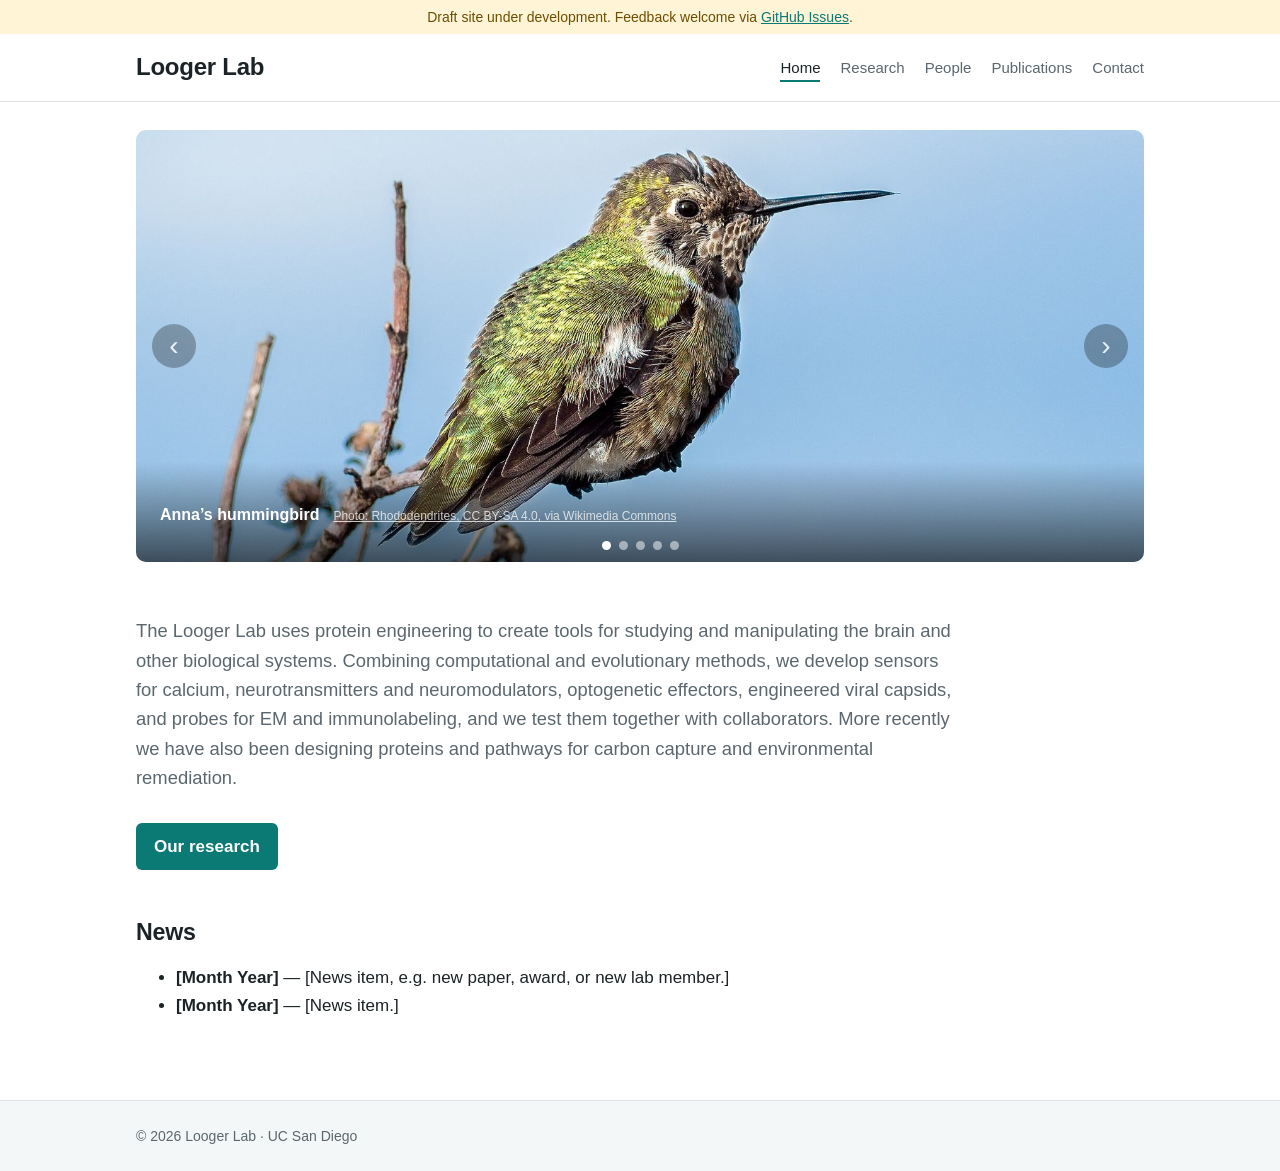
==== index.html @ 71f17ec8 "Contact: How to find us section with annotated floor plan - Cleaned first-floor plan (no department " ====
<!doctype html>
<html lang="en">
<head>
  <meta charset="utf-8">
  <meta name="viewport" content="width=device-width, initial-scale=1">
  <!-- Draft: keep search engines out until launch. Remove this line when the site goes live. -->
  <meta name="robots" content="noindex, nofollow">
  <title>Looger Lab</title>
  <meta name="description" content="The Looger Lab at UC San Diego.">
  <link rel="stylesheet" href="assets/css/style.css?v=be0a8bc3">
  <script src="assets/js/site.js?v=cc4ee8ab" defer></script>
</head>
<body>
  <!-- Header and footer are added by assets/js/site.js -->

  <!-- Rotating photos come from data/slides.json -->
  <div class="container slideshow-section"><div id="slideshow"></div></div>

  <main>
    <section class="intro">
      <div class="container">
        <h1 class="visually-hidden">Looger Lab</h1>
        <p class="lead">The Looger Lab uses protein engineering to create tools for studying and manipulating the brain and other biological systems. Combining computational and evolutionary methods, we develop sensors for calcium, neurotransmitters and neuromodulators, optogenetic effectors, engineered viral capsids, and probes for EM and immunolabeling, and we test them together with collaborators. More recently we have also been designing proteins and pathways for carbon capture and environmental remediation.</p>
        <a class="button" href="research.html">Our research</a>
      </div>
    </section>

    <div class="container">
      <h2>News</h2>
      <ul>
        <li><strong>[Month Year]</strong> — [News item, e.g. new paper, award, or new lab member.]</li>
        <li><strong>[Month Year]</strong> — [News item.]</li>
      </ul>
    </div>
  </main>
</body>
</html>
---- assets/css/style.css ----
/* Looger Lab website — shared styles */

:root {
  --bg: #ffffff;
  --bg-alt: #f4f7f8;
  --text: #1c2326;
  --muted: #5b676d;
  --accent: #0b7a75;
  --accent-soft: #e2f1f0;
  --border: #dde3e6;
  --max: 1040px;
  --radius: 10px;
  --font: -apple-system, BlinkMacSystemFont, "Segoe UI", Roboto, "Helvetica Neue", Arial, sans-serif;
}

@media (prefers-color-scheme: dark) {
  :root {
    --bg: #12171a;
    --bg-alt: #1a2124;
    --text: #e4eaec;
    --muted: #9aa7ad;
    --accent: #4fc3bb;
    --accent-soft: #1d3231;
    --border: #2b3539;
  }
}

* { box-sizing: border-box; }

html { -webkit-text-size-adjust: 100%; }

body {
  margin: 0;
  font-family: var(--font);
  font-size: 17px;
  line-height: 1.6;
  color: var(--text);
  background: var(--bg);
  min-height: 100vh;
  display: flex;
  flex-direction: column;
}
body > main { flex: 1; }

img { max-width: 100%; height: auto; display: block; }

a { color: var(--accent); }
a:hover { text-decoration-thickness: 2px; }

.container {
  max-width: var(--max);
  margin: 0 auto;
  padding: 0 16px;
}

/* Draft banner — remove before launch */
.draft-banner {
  background: #fff4d6;
  color: #6b4e00;
  text-align: center;
  font-size: 14px;
  padding: 6px 16px;
}
@media (prefers-color-scheme: dark) {
  .draft-banner { background: #3a3110; color: #f3dc94; }
}

/* Header & navigation */
.site-header {
  border-bottom: 1px solid var(--border);
  background: var(--bg);
  position: sticky;
  top: 0;
  z-index: 10;
}
.site-header .container {
  display: flex;
  align-items: center;
  justify-content: space-between;
  gap: 16px;
  flex-wrap: wrap;
  padding-top: 14px;
  padding-bottom: 14px;
}
.brand {
  font-weight: 700;
  font-size: 24px;
  color: var(--text);
  text-decoration: none;
  letter-spacing: -0.01em;
}

.site-nav ul {
  list-style: none;
  margin: 0;
  padding: 0;
  display: flex;
  flex-wrap: wrap;
  gap: 4px 20px;
}
.site-nav a {
  color: var(--muted);
  text-decoration: none;
  font-size: 15px;
  font-weight: 500;
  padding: 4px 0;
  border-bottom: 2px solid transparent;
}
.site-nav a:hover { color: var(--text); }
.site-nav a[aria-current="page"] {
  color: var(--text);
  border-bottom-color: var(--accent);
}

/* Main content */
main { padding: 48px 0 64px; }

h1, h2, h3 { line-height: 1.25; letter-spacing: -0.01em; }
h1 { font-size: 2.1rem; margin: 0 0 16px; }
h2 { font-size: 1.45rem; margin: 40px 0 12px; }
h3 { font-size: 1.1rem; margin: 0 0 6px; }

.lead { font-size: 1.15rem; color: var(--muted); max-width: 720px; }

.placeholder {
  background: var(--accent-soft);
  border-left: 3px solid var(--accent);
  padding: 10px 14px;
  border-radius: 4px;
  font-size: 15px;
  color: var(--muted);
}

/* Hero */
.hero {
  background: var(--bg-alt);
  border-bottom: 1px solid var(--border);
  padding: 64px 0;
}
.hero h1 { font-size: 2.5rem; max-width: 760px; }

.button {
  display: inline-block;
  background: var(--accent);
  color: #fff;
  padding: 10px 18px;
  border-radius: 6px;
  text-decoration: none;
  font-weight: 600;
  margin-top: 12px;
}
@media (prefers-color-scheme: dark) {
  .button { color: #0d1a19; }
}

/* Card grid (research areas, people) */
.grid {
  display: grid;
  grid-template-columns: repeat(auto-fill, minmax(240px, 1fr));
  gap: 20px;
  margin-top: 20px;
}
.card {
  border: 1px solid var(--border);
  border-radius: var(--radius);
  padding: 20px;
  background: var(--bg);
}
.card p { margin: 0; color: var(--muted); font-size: 15px; }

/* People */
.person { text-align: center; }
.person .photo {
  width: 120px;
  height: 120px;
  border-radius: 50%;
  margin: 0 auto 12px;
  background: var(--bg-alt);
  border: 1px solid var(--border);
  object-fit: cover;
}
.person .role { color: var(--accent); font-size: 14px; font-weight: 600; margin-bottom: 6px; }

/* Publications */
.pub-list { list-style: none; padding: 0; margin: 0; }
.pub-list li {
  padding: 14px 0;
  border-bottom: 1px solid var(--border);
}
.pub-list .title { font-weight: 600; }
.pub-list .meta { color: var(--muted); font-size: 15px; }

/* Footer */
.site-footer {
  border-top: 1px solid var(--border);
  background: var(--bg-alt);
  color: var(--muted);
  font-size: 14px;
  padding: 24px 0;
}

/* People grid & profile pages */
.people-grid { grid-template-columns: repeat(auto-fill, minmax(190px, 1fr)); }
.person-link {
  display: block;
  color: inherit;
  text-decoration: none;
  transition: border-color 0.15s ease, transform 0.15s ease;
}
.person-link:hover { border-color: var(--accent); transform: translateY(-2px); }
.person-link:focus-visible { outline: 3px solid var(--accent); outline-offset: 2px; }
.person .photo { object-position: center 25%; }
.person h3 { margin-top: 4px; }

.alumni-list { padding-left: 20px; }
.alumni-list li { margin-bottom: 6px; }
.alumni-list .now { color: var(--muted); }

.back { margin: 0 0 20px; font-size: 15px; }
.back a { text-decoration: none; }
.profile-header {
  display: flex;
  gap: 28px;
  align-items: center;
  margin-bottom: 28px;
}
.profile-header h1 { margin-bottom: 4px; }
.profile-header .role { color: var(--accent); font-weight: 600; margin: 0 0 6px; }
.profile-header .links { margin: 0; font-size: 15px; }
.profile-photo {
  width: 180px;
  height: 180px;
  flex-shrink: 0;
  border-radius: 50%;
  object-fit: cover;
  object-position: center 25%;
  background: var(--bg-alt);
  border: 1px solid var(--border);
}
.profile-body { max-width: 760px; }
/* Citations (shared by profile pages and the Publications page) */
.pub-list .ref { line-height: 1.5; }
.pub-list .authors strong { color: var(--text); font-weight: 700; }
.pub-list .pub-title { font-weight: 400; }
.pub-list .links { font-size: 14px; margin-top: 4px; }
.pub-list .tag {
  display: inline-block;
  margin-left: 8px;
  padding: 0 7px;
  font-size: 12px;
  line-height: 18px;
  border-radius: 9px;
  background: var(--accent-soft);
  color: var(--accent);
  vertical-align: 1px;
}
.pub-count { color: var(--muted); font-size: 14px; margin: 8px 0 0; }
.pub-list .footnote { font-size: 13px; color: var(--muted); margin-top: 2px; }
.show-authors {
  font: inherit;
  font-size: 13px;
  color: var(--accent);
  background: none;
  border: 0;
  padding: 0;
  cursor: pointer;
  text-decoration: underline;
}

/* Research sections */
.research-area { max-width: 760px; }

/* Small extras used by data-driven sections */
.loading { color: var(--muted); }
.person .now { font-style: italic; margin-top: 4px; }
.card .links { margin-top: 8px; font-size: 14px; }
.pub-list .links { font-size: 14px; margin-top: 2px; }
.area-image { border-radius: 6px; margin-bottom: 12px; aspect-ratio: 16 / 9; object-fit: cover; width: 100%; }
.resource-list li { margin-bottom: 6px; }

.pub-search {
  width: 100%;
  max-width: 480px;
  font: inherit;
  font-size: 15px;
  padding: 9px 12px;
  margin-top: 8px;
  border: 1px solid var(--border);
  border-radius: 6px;
  background: var(--bg);
  color: var(--text);
}
.pub-search:focus { outline: 2px solid var(--accent); outline-offset: 1px; }

/* Mobile menu button (hidden on wide screens) */
.nav-toggle {
  display: none;
  width: 40px;
  height: 40px;
  border: 1px solid var(--border);
  border-radius: 6px;
  background: var(--bg);
  cursor: pointer;
  padding: 0;
  position: relative;
}
.nav-toggle-bar,
.nav-toggle-bar::before,
.nav-toggle-bar::after {
  position: absolute;
  left: 10px;
  width: 18px;
  height: 2px;
  background: var(--text);
  content: "";
}
.nav-toggle-bar { top: 19px; }
.nav-toggle-bar::before { top: -6px; left: 0; }
.nav-toggle-bar::after { top: 6px; left: 0; }

/* Slideshow (home page) */
.slideshow-section { margin-top: 28px; width: 100%; }
.slideshow {
  position: relative;
  aspect-ratio: 21 / 9;
  width: 100%;
  overflow: hidden;
  border-radius: var(--radius);
  background: var(--bg-alt);
}
.slide {
  position: absolute;
  inset: 0;
  margin: 0;
  opacity: 0;
  transition: opacity 0.9s ease;
}
.slide.active { opacity: 1; }
.slide img { width: 100%; height: 100%; object-fit: cover; }
.slide figcaption {
  position: absolute;
  left: 0;
  right: 0;
  bottom: 0;
  padding: 40px 24px 34px;
  background: linear-gradient(transparent, rgba(0, 0, 0, 0.6));
  color: #fff;
  display: flex;
  flex-wrap: wrap;
  align-items: baseline;
  gap: 4px 14px;
}
.slide-caption { font-weight: 600; font-size: 16px; }
.slide-credit { font-size: 12px; color: rgba(255, 255, 255, 0.75); }
a.slide-credit:hover { color: #fff; }
.slide-nav {
  position: absolute;
  top: 50%;
  transform: translateY(-50%);
  width: 44px;
  height: 44px;
  border: 0;
  border-radius: 50%;
  background: rgba(0, 0, 0, 0.35);
  color: #fff;
  font-size: 28px;
  line-height: 1;
  cursor: pointer;
  opacity: 0.8;
}
.slide-nav:hover, .slide-nav:focus-visible { opacity: 1; background: rgba(0, 0, 0, 0.55); }
.slide-prev { left: 16px; }
.slide-next { right: 16px; }
.slide-dots {
  position: absolute;
  bottom: 12px;
  left: 0;
  right: 0;
  display: flex;
  justify-content: center;
  gap: 8px;
}
.slide-dot {
  width: 9px;
  height: 9px;
  padding: 0;
  border: 0;
  border-radius: 50%;
  background: rgba(255, 255, 255, 0.5);
  cursor: pointer;
}
.slide-dot.active { background: #fff; }
.slideshow button:focus-visible { outline: 2px solid #fff; outline-offset: 2px; }
@media (prefers-reduced-motion: reduce) { .slide { transition: none; } }

/* Home intro */
.intro { padding: 48px 0 8px; }
.intro h1 { font-size: 2.3rem; margin-bottom: 12px; }
.intro .lead { max-width: 820px; }

@media (max-width: 600px) {
  body { font-size: 16px; }
  .hero { padding: 40px 0; }
  .hero h1 { font-size: 1.9rem; }
  main { padding: 32px 0 48px; }

  .nav-toggle { display: block; }
  .site-nav ul { display: none; }
  .site-nav ul.open {
    display: flex;
    flex-direction: column;
    position: absolute;
    left: 0;
    right: 0;
    top: 100%;
    background: var(--bg);
    border-bottom: 1px solid var(--border);
    padding: 8px 16px 16px;
    gap: 0;
  }
  .site-nav ul.open a { display: block; padding: 10px 0; }
  .site-header { position: sticky; }

  .people-grid { grid-template-columns: repeat(2, 1fr); gap: 12px; }
  .people-grid .card { padding: 14px 10px; }
  .people-grid .photo { width: 96px; height: 96px; }
  .profile-header { flex-direction: column; align-items: flex-start; gap: 16px; }
  .profile-photo { width: 140px; height: 140px; }
  .slideshow { aspect-ratio: 4 / 3; }
  .slide figcaption { padding: 32px 16px 30px; }
  .slide-caption { font-size: 14px; }
  .slide-nav { width: 36px; height: 36px; font-size: 22px; }
  .slide-prev { left: 8px; }
  .slide-next { right: 8px; }
  .intro { padding-top: 32px; }
  .intro h1 { font-size: 1.8rem; }
}

.slideshow-section + main { padding-top: 0; }
.slideshow-section + main .intro { padding-top: 36px; }

/* Research overview cards and detail pages */
.area-grid {
  display: grid;
  grid-template-columns: 1fr;
  gap: 24px;
  margin-top: 24px;
}
.area-card {
  display: flex;
  flex-direction: row;
  border: 1px solid var(--border);
  border-radius: var(--radius);
  overflow: hidden;
  background: var(--bg);
  color: inherit;
  text-decoration: none;
  transition: border-color 0.15s ease, transform 0.15s ease;
}
a.area-card:hover { border-color: var(--accent); transform: translateY(-2px); }
a.area-card:focus-visible { outline: 3px solid var(--accent); outline-offset: 2px; }
.area-card-image { width: 260px; flex-shrink: 0; aspect-ratio: 3 / 2; object-fit: cover; background: var(--bg-alt); align-self: stretch; }
.area-card-body { padding: 20px 24px; display: flex; flex-direction: column; justify-content: center; flex: 1; }
.area-card-body h2 { font-size: 1.2rem; margin: 0 0 8px; }
.area-card-body p { margin: 0 0 12px; color: var(--muted); font-size: 15px; }
.area-card-body .more { margin-top: auto; color: var(--accent); font-weight: 600; font-size: 15px; }
.area-figure { margin: 8px 0 24px; max-width: 760px; }
.area-figure img { width: 100%; border-radius: var(--radius); max-height: 420px; object-fit: cover; }
.area-figure figcaption { font-size: 12px; color: var(--muted); margin-top: 6px; }
.area-figure figcaption a { color: var(--muted); }

@media (max-width: 700px) {
  .area-card-image { width: 96px; aspect-ratio: 1 / 1; align-self: flex-start; margin: 16px 0 16px 16px; border-radius: 8px; }
  .area-card-body { padding: 14px 16px; justify-content: flex-start; }
  .area-card-body h2 { font-size: 1.05rem; }
  .area-card-body p { font-size: 14px; }
}

/* People page: PI feature, filter tabs */
.pi-feature {
  display: flex;
  gap: 32px;
  align-items: center;
  margin: 8px 0 40px;
}
.pi-photo {
  width: 220px;
  height: 220px;
  flex-shrink: 0;
  border-radius: 50%;
  object-fit: cover;
  object-position: center 25%;
  background: var(--bg-alt);
  border: 1px solid var(--border);
}
.pi-text h2 { margin: 0 0 8px; font-size: 1.6rem; }
.pi-text .role { color: var(--accent); font-weight: 600; line-height: 1.7; margin: 0 0 8px; }
.pi-text .button { margin-top: 8px; }

.people-tabs {
  display: flex;
  flex-wrap: wrap;
  gap: 4px 28px;
  border-bottom: 1px solid var(--border);
  margin-bottom: 8px;
}
.people-tab {
  font: inherit;
  font-size: 15px;
  font-weight: 500;
  color: var(--muted);
  background: none;
  border: 0;
  border-bottom: 2px solid transparent;
  padding: 10px 0;
  margin-bottom: -1px;
  cursor: pointer;
}
.people-tab:hover { color: var(--text); }
.people-tab.active { color: var(--text); border-bottom-color: var(--accent); }
.people-tab:focus-visible { outline: 2px solid var(--accent); outline-offset: 2px; }
.people-grid .card[hidden] { display: none; }
.alumni-heading { margin-top: 48px; }

@media (max-width: 600px) {
  .pi-feature { flex-direction: column; align-items: flex-start; gap: 16px; }
  .pi-photo { width: 160px; height: 160px; }
  .people-tabs { gap: 4px 18px; }
}

/* Visually hidden but read by screen readers */
.visually-hidden {
  position: absolute !important;
  width: 1px; height: 1px;
  padding: 0; margin: -1px;
  overflow: hidden; clip: rect(0 0 0 0);
  white-space: nowrap; border: 0;
}

/* Contact page: map on the left, details on the right */
.contact-layout {
  display: grid;
  grid-template-columns: minmax(0, 1.1fr) minmax(0, 1fr);
  gap: 40px;
  align-items: start;
  margin-top: 8px;
}
.contact-map iframe {
  display: block;
  width: 100%;
  aspect-ratio: 4 / 3;
  border: 1px solid var(--border);
  border-radius: var(--radius);
  background: var(--bg-alt);
}
.map-link { margin: 8px 0 0; font-size: 14px; }
.contact-details h2 { margin: 0 0 12px; }
.contact-details dl { margin: 0; }
.contact-details dt:first-child { margin-top: 0; }
.contact-details dt {
  font-size: 13px;
  font-weight: 600;
  text-transform: uppercase;
  letter-spacing: 0.04em;
  color: var(--muted);
  margin-top: 16px;
}
.contact-details dd { margin: 4px 0 0; }

@media (max-width: 760px) {
  .contact-layout { grid-template-columns: 1fr; gap: 24px; }
}
.profile-header .contact-info { margin: 0 0 6px; font-size: 15px; color: var(--muted); }

/* Contact page: How to find us */
.find-us { margin-top: 48px; }
.find-us-figures {
  display: grid;
  grid-template-columns: minmax(0, 1fr) minmax(0, 1.4fr);
  gap: 24px;
  margin-top: 16px;
}
.find-us-figures figure { margin: 0; }
.find-us-figures img {
  display: block;
  width: 100%;
  border-radius: var(--radius);
  border: 1px solid var(--border);
  background: #fff;
}
.find-us-figures figcaption { font-size: 14px; color: var(--muted); margin-top: 6px; }
.figure-placeholder {
  aspect-ratio: 4 / 3;
  display: flex;
  align-items: center;
  justify-content: center;
  text-align: center;
  padding: 16px;
  border: 1px dashed var(--border);
  border-radius: var(--radius);
  background: var(--bg-alt);
  color: var(--muted);
  font-size: 14px;
}
@media (max-width: 760px) {
  .find-us-figures { grid-template-columns: 1fr; }
}
.plan-legend { display: inline-flex; flex-wrap: wrap; gap: 4px 14px; margin-left: 12px; }
.plan-legend span { display: inline-flex; align-items: center; gap: 6px; }
.swatch { display: inline-block; width: 12px; height: 12px; border-radius: 3px; border: 1px solid rgba(0,0,0,0.25); }
.swatch-pi { background: #ffaa78; }
.swatch-office { background: #96c8ff; }
.swatch-lab { background: #8cd7aa; }
.route-dash { display: inline-block; width: 22px; border-top: 3px dashed currentColor; }
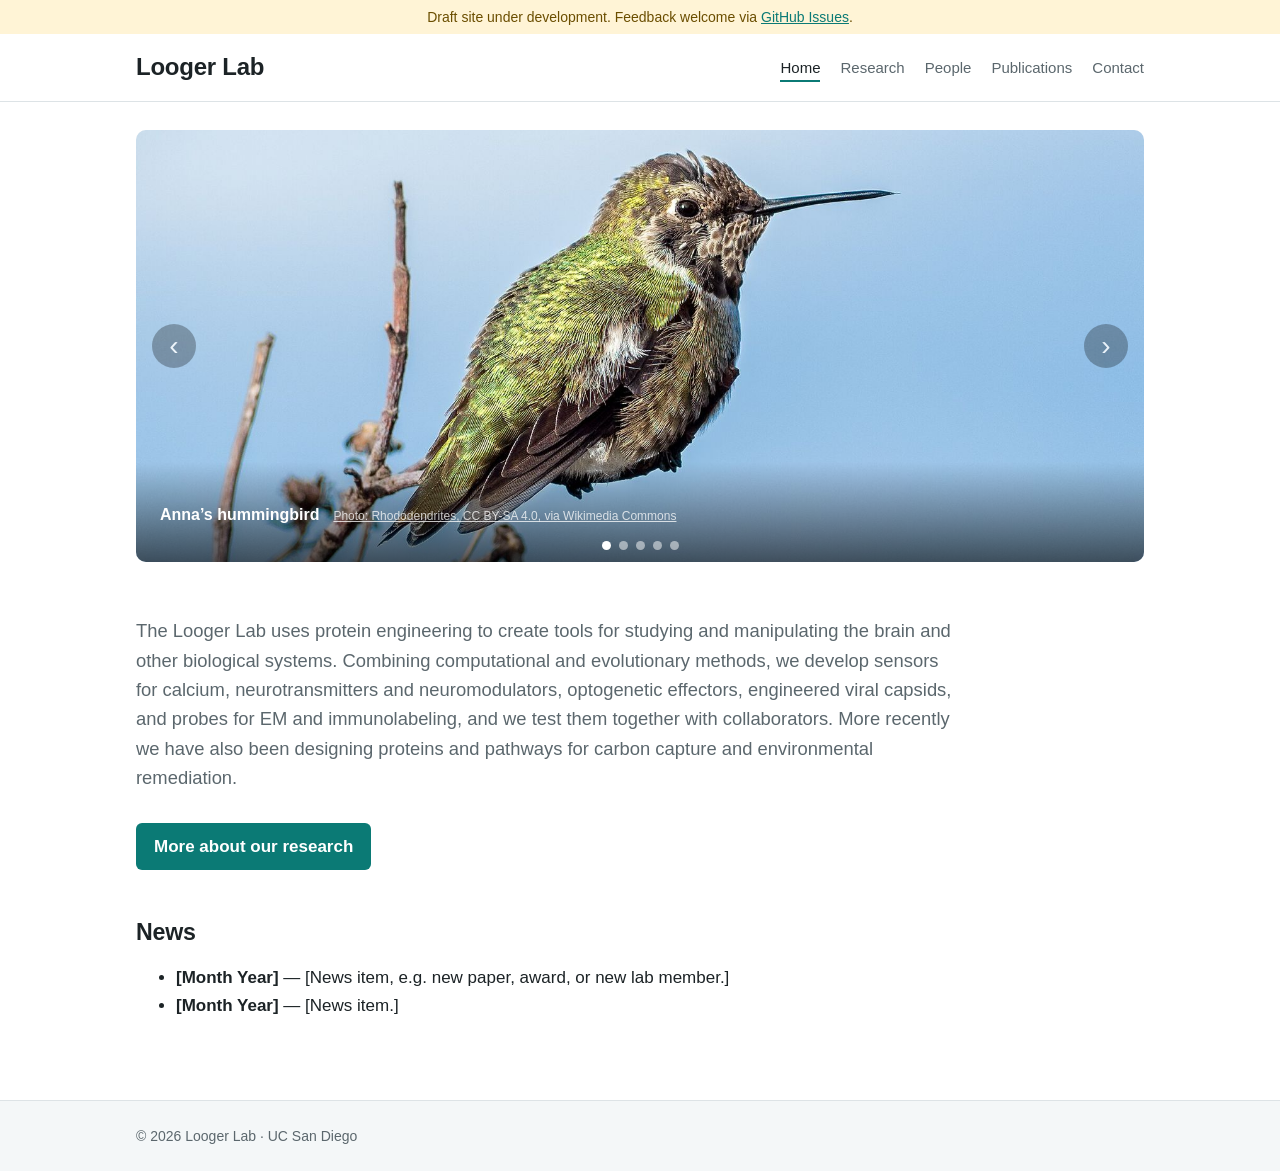
==== commit db133512: "Publications: search bar with year dropdown and tag chips; small fixes - Search box + 'All years' dr" ====
--- a/index.html
+++ b/index.html
@@ -7,8 +7,8 @@
   <meta name="robots" content="noindex, nofollow">
   <title>Looger Lab</title>
   <meta name="description" content="The Looger Lab at UC San Diego.">
-  <link rel="stylesheet" href="assets/css/style.css?v=be0a8bc3">
-  <script src="assets/js/site.js?v=cc4ee8ab" defer></script>
+  <link rel="stylesheet" href="assets/css/style.css?v=d467db86">
+  <script src="assets/js/site.js?v=5abb5541" defer></script>
 </head>
 <body>
   <!-- Header and footer are added by assets/js/site.js -->
@@ -21,7 +21,7 @@
       <div class="container">
         <h1 class="visually-hidden">Looger Lab</h1>
         <p class="lead">The Looger Lab uses protein engineering to create tools for studying and manipulating the brain and other biological systems. Combining computational and evolutionary methods, we develop sensors for calcium, neurotransmitters and neuromodulators, optogenetic effectors, engineered viral capsids, and probes for EM and immunolabeling, and we test them together with collaborators. More recently we have also been designing proteins and pathways for carbon capture and environmental remediation.</p>
-        <a class="button" href="research.html">Our research</a>
+        <a class="button" href="research.html">More about our research</a>
       </div>
     </section>
 
--- a/assets/css/style.css
+++ b/assets/css/style.css
@@ -254,7 +254,6 @@
   color: var(--accent);
   vertical-align: 1px;
 }
-.pub-count { color: var(--muted); font-size: 14px; margin: 8px 0 0; }
 .pub-list .footnote { font-size: 13px; color: var(--muted); margin-top: 2px; }
 .show-authors {
   font: inherit;
@@ -278,19 +277,56 @@
 .area-image { border-radius: 6px; margin-bottom: 12px; aspect-ratio: 16 / 9; object-fit: cover; width: 100%; }
 .resource-list li { margin-bottom: 6px; }
 
-.pub-search {
-  width: 100%;
-  max-width: 480px;
+/* Publications page: search bar, year dropdown, tag chips */
+.pub-controls {
+  margin: 20px 0 8px;
+  padding-bottom: 16px;
+  border-bottom: 1px solid var(--border);
+}
+.pub-controls-row { display: flex; gap: 10px; }
+.pub-search, .pub-select {
   font: inherit;
   font-size: 15px;
-  padding: 9px 12px;
-  margin-top: 8px;
-  border: 1px solid var(--border);
-  border-radius: 6px;
+  height: 42px;
+  padding: 0 12px;
+  border: 1px solid var(--border);
+  border-radius: 8px;
   background: var(--bg);
   color: var(--text);
 }
-.pub-search:focus { outline: 2px solid var(--accent); outline-offset: 1px; }
+.pub-search { flex: 1; min-width: 0; }
+.pub-select { flex: 0 0 auto; padding-right: 8px; cursor: pointer; }
+.pub-search:focus, .pub-select:focus { outline: 2px solid var(--accent); outline-offset: 1px; }
+.pub-chips { display: flex; flex-wrap: wrap; gap: 8px; margin-top: 12px; }
+.pub-chip {
+  font: inherit;
+  font-size: 14px;
+  padding: 5px 14px;
+  border-radius: 999px;
+  border: 1px solid var(--border);
+  background: var(--bg);
+  color: var(--text);
+  cursor: pointer;
+  display: inline-flex;
+  align-items: center;
+  gap: 7px;
+}
+.pub-chip::before {
+  content: "";
+  width: 8px; height: 8px; border-radius: 50%;
+  background: var(--chip, var(--accent));
+}
+.pub-chip:hover { border-color: var(--chip, var(--accent)); }
+.pub-chip[aria-pressed="true"] { background: var(--chip, var(--accent)); border-color: var(--chip, var(--accent)); color: #fff; }
+.pub-chip[aria-pressed="true"]::before { background: #fff; }
+.pub-chip:focus-visible { outline: 2px solid var(--accent); outline-offset: 2px; }
+.tag-preprint { --chip: #8a6d1f; }
+.tag-review { --chip: #6b5aa6; }
+.tag-gcamp { --chip: #2e8b57; }
+.tag-sensor { --chip: #1f6fb2; }
+.pub-list .tag { background: transparent; border: 1px solid var(--chip, var(--accent)); color: var(--chip, var(--accent)); }
+.pub-year { margin-top: 32px; }
+
 
 /* Mobile menu button (hidden on wide screens) */
 .nav-toggle {
@@ -576,10 +612,13 @@
 .find-us { margin-top: 48px; }
 .find-us-figures {
   display: grid;
-  grid-template-columns: minmax(0, 1fr) minmax(0, 1.4fr);
-  gap: 24px;
+  grid-template-columns: minmax(0, 1.9fr) minmax(0, 1fr);
+  gap: 20px;
+  align-items: start;
   margin-top: 16px;
 }
+.entrance-photos { display: grid; gap: 16px; }
+.entrance-photos img { aspect-ratio: 4 / 3; object-fit: cover; }
 .find-us-figures figure { margin: 0; }
 .find-us-figures img {
   display: block;
@@ -602,13 +641,16 @@
   color: var(--muted);
   font-size: 14px;
 }
-@media (max-width: 760px) {
+@media (max-width: 640px) {
   .find-us-figures { grid-template-columns: 1fr; }
-}
-.plan-legend { display: inline-flex; flex-wrap: wrap; gap: 4px 14px; margin-left: 12px; }
+  .entrance-photos { grid-template-columns: 1fr 1fr; gap: 10px; }
+}
+.plan-legend { display: flex; flex-wrap: wrap; gap: 4px 14px; margin-top: 4px; }
 .plan-legend span { display: inline-flex; align-items: center; gap: 6px; }
 .swatch { display: inline-block; width: 12px; height: 12px; border-radius: 3px; border: 1px solid rgba(0,0,0,0.25); }
 .swatch-pi { background: #ffaa78; }
 .swatch-office { background: #96c8ff; }
 .swatch-lab { background: #8cd7aa; }
 .route-dash { display: inline-block; width: 22px; border-top: 3px dashed currentColor; }
+.find-us-figures > * { min-width: 0; }
+.pub-list .journal { font-weight: 700; color: var(--text); }
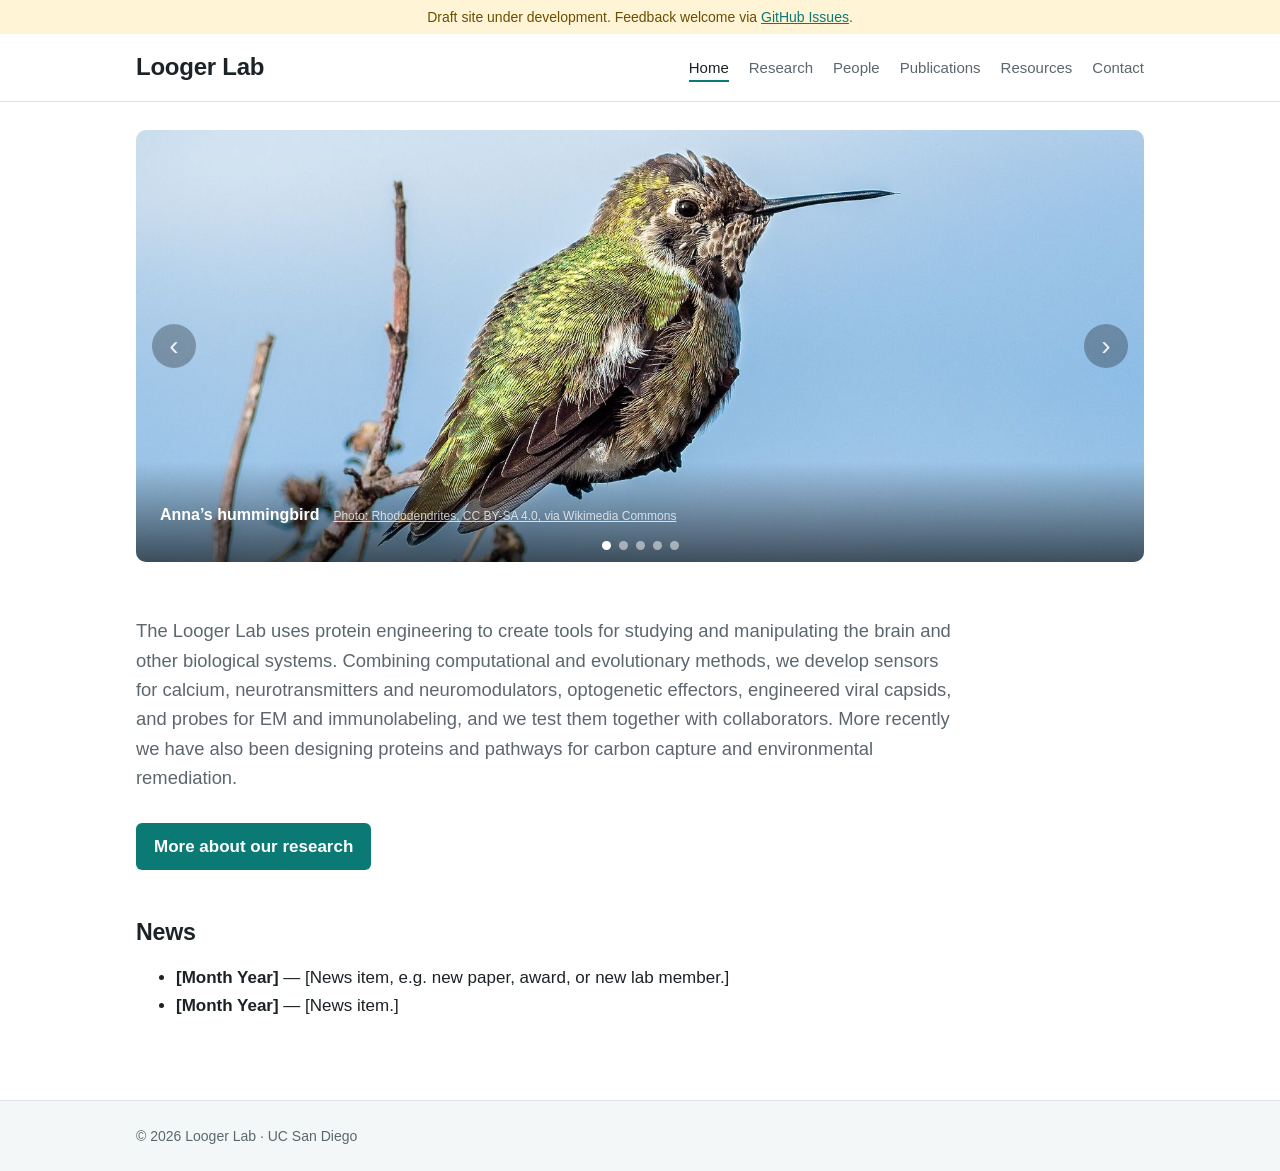
==== commit 166326c6: "Add Resources page: Addgene, Bloomington, JAX, ZFIN; collaboration note - New Resources page in the " ====
--- a/index.html
+++ b/index.html
@@ -7,8 +7,8 @@
   <meta name="robots" content="noindex, nofollow">
   <title>Looger Lab</title>
   <meta name="description" content="The Looger Lab at UC San Diego.">
-  <link rel="stylesheet" href="assets/css/style.css?v=d467db86">
-  <script src="assets/js/site.js?v=5abb5541" defer></script>
+  <link rel="stylesheet" href="assets/css/style.css?v=f8451699">
+  <script src="assets/js/site.js?v=c4802423" defer></script>
 </head>
 <body>
   <!-- Header and footer are added by assets/js/site.js -->
--- a/assets/css/style.css
+++ b/assets/css/style.css
@@ -517,6 +517,8 @@
   display: flex;
   gap: 32px;
   align-items: center;
+  max-width: 640px;
+  padding: 24px 28px;
   margin: 8px 0 40px;
 }
 .pi-photo {
@@ -531,7 +533,7 @@
 }
 .pi-text h2 { margin: 0 0 8px; font-size: 1.6rem; }
 .pi-text .role { color: var(--accent); font-weight: 600; line-height: 1.7; margin: 0 0 8px; }
-.pi-text .button { margin-top: 8px; }
+.pi-text .role { margin-bottom: 0; }
 
 .people-tabs {
   display: flex;
@@ -559,8 +561,8 @@
 .alumni-heading { margin-top: 48px; }
 
 @media (max-width: 600px) {
-  .pi-feature { flex-direction: column; align-items: flex-start; gap: 16px; }
-  .pi-photo { width: 160px; height: 160px; }
+  .pi-feature { gap: 16px; padding: 16px; }
+  .pi-photo { width: 110px; height: 110px; }
   .people-tabs { gap: 4px 18px; }
 }
 
@@ -654,3 +656,40 @@
 .route-dash { display: inline-block; width: 22px; border-top: 3px dashed currentColor; }
 .find-us-figures > * { min-width: 0; }
 .pub-list .journal { font-weight: 700; color: var(--text); }
+
+/* Resources page */
+.resource-grid {
+  display: grid;
+  grid-template-columns: repeat(2, minmax(0, 1fr));
+  gap: 20px;
+  margin-top: 24px;
+}
+.resource-card {
+  display: flex;
+  flex-direction: column;
+  color: inherit;
+  text-decoration: none;
+  transition: border-color 0.15s ease, transform 0.15s ease;
+}
+.resource-card:hover { border-color: var(--accent); transform: translateY(-2px); }
+.resource-card:focus-visible { outline: 3px solid var(--accent); outline-offset: 2px; }
+.resource-card h2 { font-size: 1.2rem; margin: 4px 0 8px; }
+.resource-card p { margin: 0 0 14px; color: var(--muted); font-size: 15px; }
+.resource-card .more { margin-top: auto; color: var(--accent); font-weight: 600; font-size: 15px; }
+.resource-kind { font-size: 12px; font-weight: 600; text-transform: uppercase; letter-spacing: 0.05em; color: var(--muted); }
+.inline-link { color: var(--accent); text-decoration: underline; cursor: pointer; }
+.collab-note {
+  margin-top: 40px;
+  padding: 24px 28px;
+  border-radius: var(--radius);
+  background: var(--accent-soft);
+  max-width: 820px;
+}
+.collab-note h2 { margin-top: 0; }
+.collab-note p:last-child { margin-bottom: 0; }
+@media (max-width: 700px) {
+  .resource-grid { grid-template-columns: 1fr; }
+  .collab-note { padding: 18px; }
+}
+.resource-card h2 { white-space: nowrap; overflow: hidden; text-overflow: ellipsis; }
+.resource-card .deposit { font-weight: 400; color: var(--muted); }
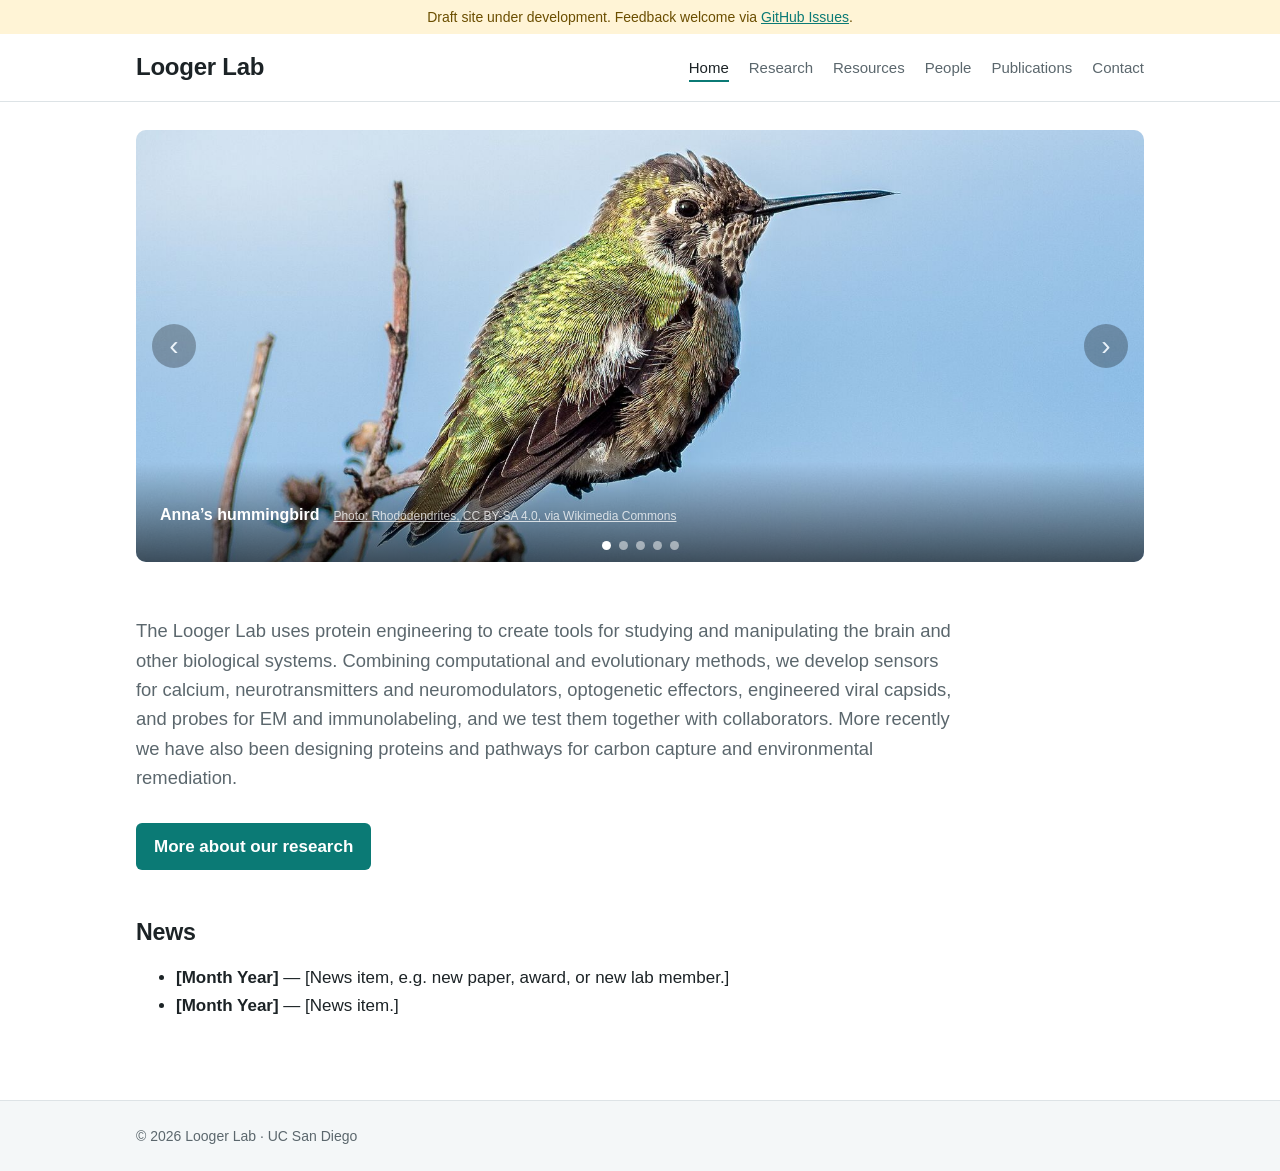
==== commit 53af2868: "Menu: move Resources after Research Co-Authored-By: Claude Opus 5.5 <noreply@anthropic.com>" ====
--- a/index.html
+++ b/index.html
@@ -8,7 +8,7 @@
   <title>Looger Lab</title>
   <meta name="description" content="The Looger Lab at UC San Diego.">
   <link rel="stylesheet" href="assets/css/style.css?v=f8451699">
-  <script src="assets/js/site.js?v=c4802423" defer></script>
+  <script src="assets/js/site.js?v=7882c7ed" defer></script>
 </head>
 <body>
   <!-- Header and footer are added by assets/js/site.js -->
